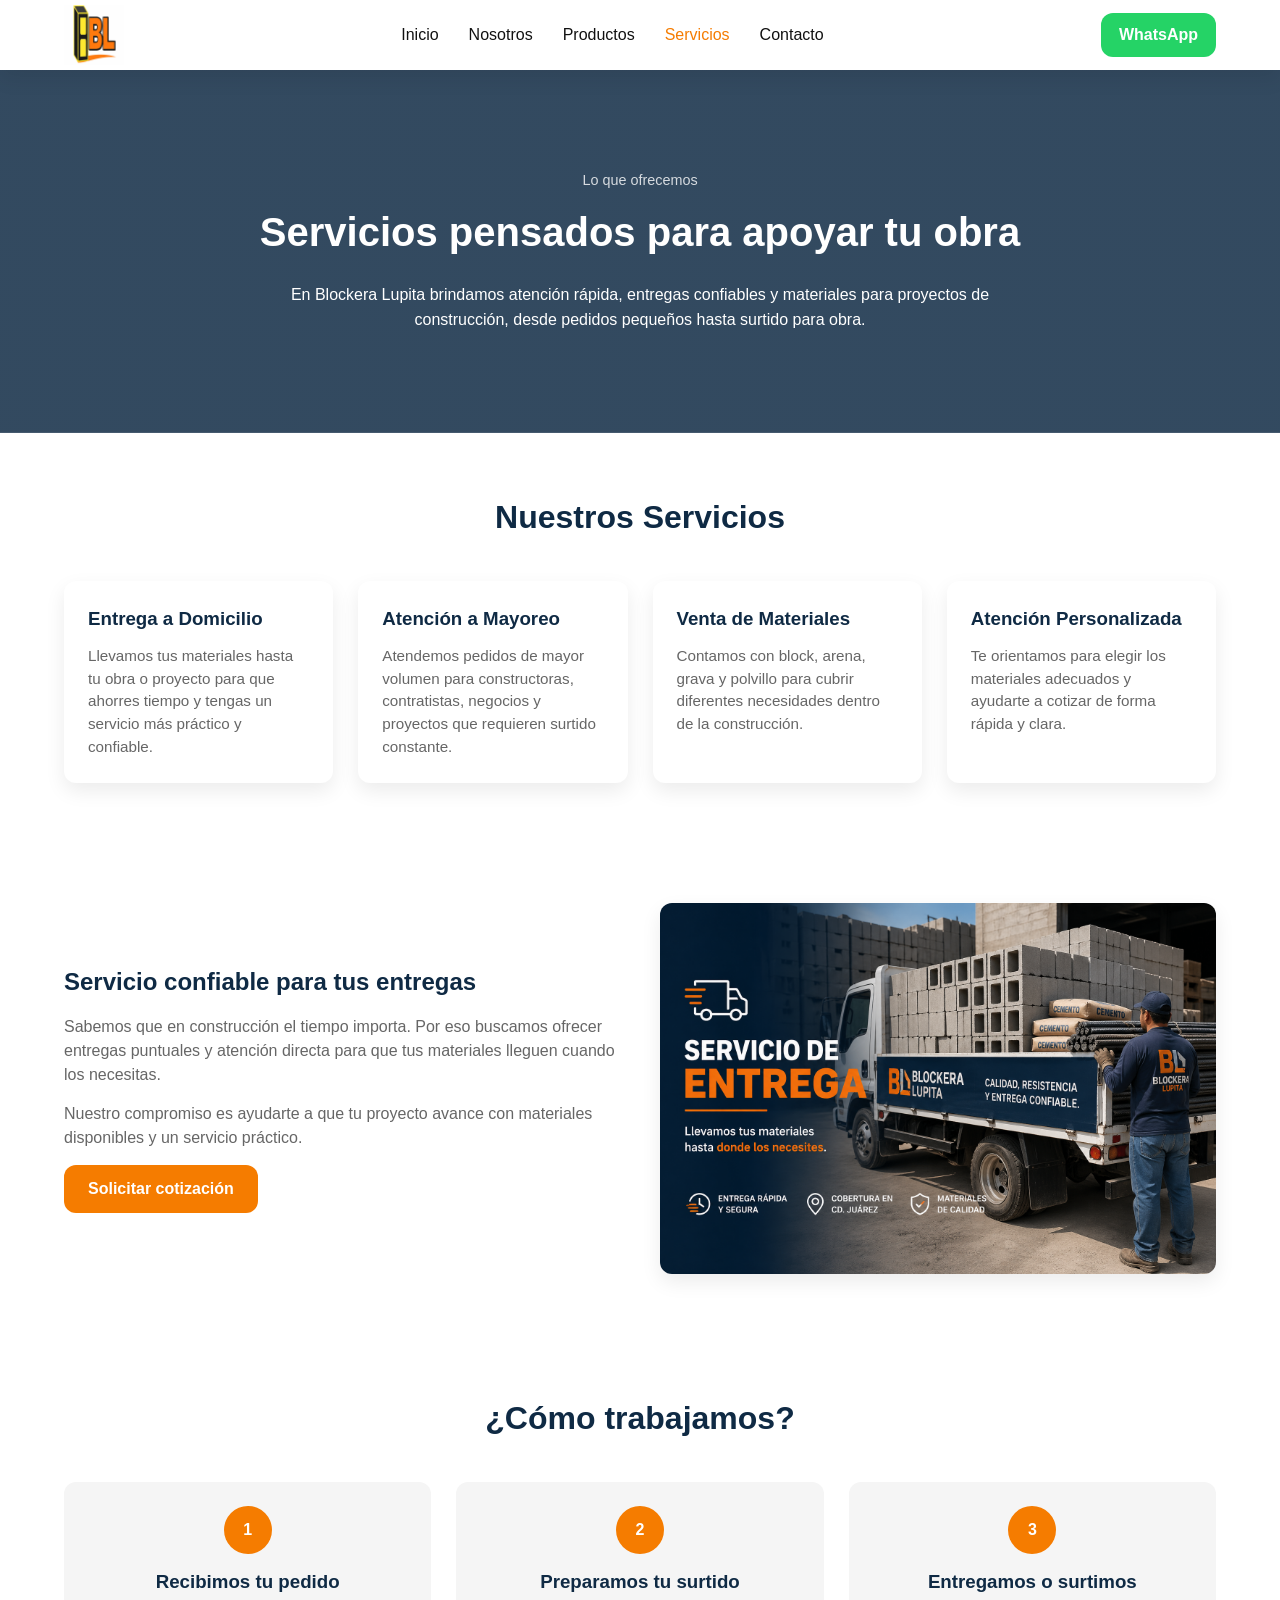
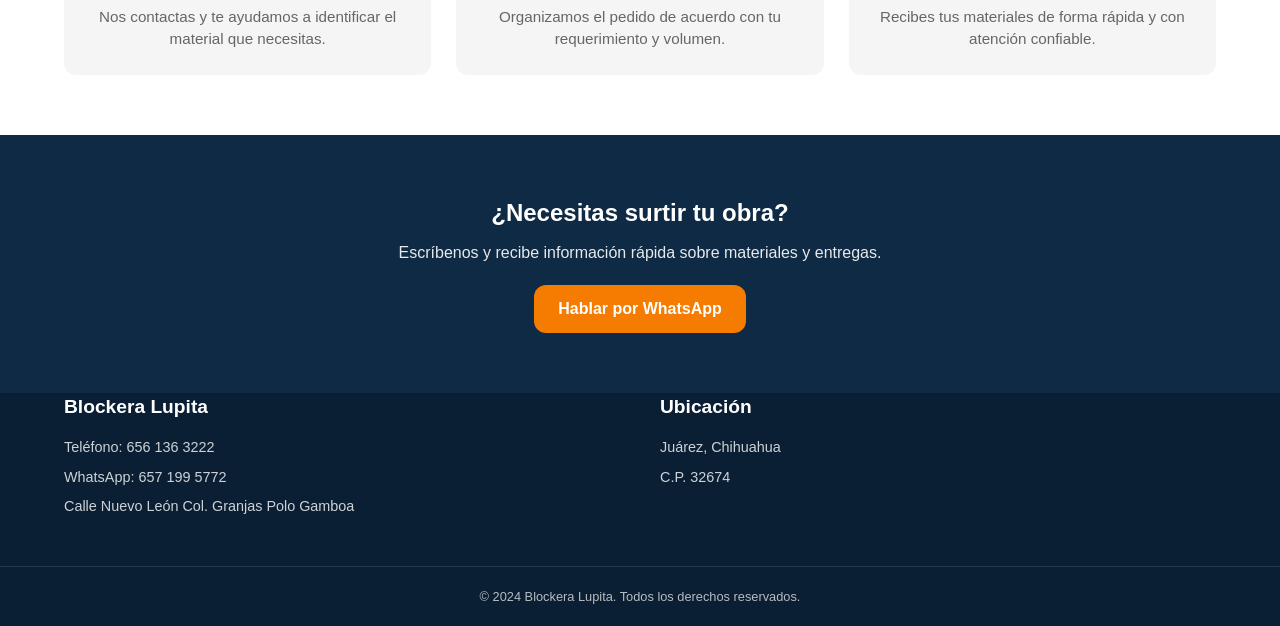
==== pages/servicios.html @ 47d66b99 "movimiento" ====
<!DOCTYPE html>
<html lang="es">
<head>
  <meta charset="UTF-8" />
  <meta name="viewport" content="width=device-width, initial-scale=1.0" />
  <title>Servicios | Blockera Lupita</title>

  <link rel="stylesheet" href="../assets/css/variables.css" />
  <link rel="stylesheet" href="../assets/css/global.css" />
  <link rel="stylesheet" href="../assets/css/header.css" />
  <link rel="stylesheet" href="../assets/css/servicios.css" />
  <link rel="stylesheet" href="../assets/css/footer.css" />
  <link rel="stylesheet" href="../assets/css/responsive.css" />
</head>
<body>

  <header class="header">
    <div class="container header-container">
      <a href="../index.html" class="logo">
        <img src="../assets/img/logo/favicon1.png" alt="Logo Blockera Lupita">
      </a>

      <button class="menu-toggle" aria-label="Abrir menú">☰</button>

      <nav class="nav">
        <a href="../index.html">Inicio</a>
        <a href="nosotros.html">Nosotros</a>
        <a href="productos.html">Productos</a>
        <a href="servicios.html" class="active">Servicios</a>
        <a href="contacto.html">Contacto</a>
      </nav>

      <a href="https://wa.me/526571995772?text=Hola,%20quiero%20información%20sobre%20sus%20servicios" class="btn-whatsapp" target="_blank">
        WhatsApp
      </a>
    </div>
  </header>

  <main>
    <section class="servicios-hero">
      <div class="container">
        <div class="servicios-hero-content">
          <p class="servicios-tag">Lo que ofrecemos</p>
          <h1>Servicios pensados para apoyar tu obra</h1>
          <p class="servicios-intro">
            En Blockera Lupita brindamos atención rápida, entregas confiables y materiales
            para proyectos de construcción, desde pedidos pequeños hasta surtido para obra.
          </p>
        </div>
      </div>
    </section>

    <section class="servicios-principales">
      <div class="container">
        <h2 class="section-title">Nuestros Servicios</h2>

        <div class="servicios-grid">
          <article class="servicio-card">
            <h3>Entrega a Domicilio</h3>
            <p>
              Llevamos tus materiales hasta tu obra o proyecto para que ahorres tiempo y tengas
              un servicio más práctico y confiable.
            </p>
          </article>

          <article class="servicio-card">
            <h3>Atención a Mayoreo</h3>
            <p>
              Atendemos pedidos de mayor volumen para constructoras, contratistas, negocios
              y proyectos que requieren surtido constante.
            </p>
          </article>

          <article class="servicio-card">
            <h3>Venta de Materiales</h3>
            <p>
              Contamos con block, arena, grava y polvillo para cubrir diferentes necesidades
              dentro de la construcción.
            </p>
          </article>

          <article class="servicio-card">
            <h3>Atención Personalizada</h3>
            <p>
              Te orientamos para elegir los materiales adecuados y ayudarte a cotizar de forma
              rápida y clara.
            </p>
          </article>
        </div>
      </div>
    </section>

    <section class="servicios-destacado">
      <div class="container servicios-destacado-grid">
        <div class="servicios-destacado-texto">
          <h2>Servicio confiable para tus entregas</h2>
          <p>
            Sabemos que en construcción el tiempo importa. Por eso buscamos ofrecer entregas
            puntuales y atención directa para que tus materiales lleguen cuando los necesitas.
          </p>
          <p>
            Nuestro compromiso es ayudarte a que tu proyecto avance con materiales disponibles
            y un servicio práctico.
          </p>
          <a href="https://wa.me/526571995772?text=Hola,%20quiero%20solicitar%20una%20cotización" class="btn btn-primary" target="_blank">
            Solicitar cotización
          </a>
        </div>

        <div class="servicios-destacado-imagen">
          <img src="../assets/img/galeria/servicios-principal.png" alt="Servicio de entrega Blockera Lupita">
        </div>
      </div>
    </section>

    <section class="servicios-proceso">
      <div class="container">
        <h2 class="section-title">¿Cómo trabajamos?</h2>

        <div class="proceso-grid">
          <article class="proceso-card">
            <span>1</span>
            <h3>Recibimos tu pedido</h3>
            <p>Nos contactas y te ayudamos a identificar el material que necesitas.</p>
          </article>

          <article class="proceso-card">
            <span>2</span>
            <h3>Preparamos tu surtido</h3>
            <p>Organizamos el pedido de acuerdo con tu requerimiento y volumen.</p>
          </article>

          <article class="proceso-card">
            <span>3</span>
            <h3>Entregamos o surtimos</h3>
            <p>Recibes tus materiales de forma rápida y con atención confiable.</p>
          </article>
        </div>
      </div>
    </section>

    <section class="servicios-cta">
      <div class="container servicios-cta-content">
        <h2>¿Necesitas surtir tu obra?</h2>
        <p>Escríbenos y recibe información rápida sobre materiales y entregas.</p>
        <a href="https://wa.me/526571995772?text=Hola,%20quiero%20información%20sobre%20sus%20servicios" class="btn btn-primary" target="_blank">
          Hablar por WhatsApp
        </a>
      </div>
    </section>
  </main>

  <footer class="footer">
    <div class="container footer-container">
      <div class="footer-col">
        <h3>Blockera Lupita</h3>
        <p>Teléfono: 656 136 3222</p>
        <p>WhatsApp: 657 199 5772</p>
        <p>Calle Nuevo León Col. Granjas Polo Gamboa</p>
      </div>

      <div class="footer-col">
        <h3>Ubicación</h3>
        <p>Juárez, Chihuahua</p>
        <p>C.P. 32674</p>
      </div>
    </div>

    <div class="footer-bottom">
      <p>© 2024 Blockera Lupita. Todos los derechos reservados.</p>
    </div>
  </footer>

  <script src="../assets/js/main.js"></script>
  <script src="../assets/js/menu-mobile.js"></script>
</body>
</html>
---- assets/css/variables.css ----
:root {

  /*  COLORES PRINCIPALES */
  --color-naranja: #f57c00;
  --color-naranja-hover: #e66a00;

  --color-azul-oscuro: #0f2a44;
  --color-azul-claro: #1e3a5f;

  --color-blanco: #ffffff;
  --color-negro: #111111;
  --color-gris: #f5f5f5;
  --color-gris-texto: #666666;

  --color-verde: #25D366; /* WhatsApp */

  /* TIPOGRAFÍA */
  --fuente-principal: 'Segoe UI', Tahoma, sans-serif;

  /* TAMAÑOS */
  --ancho-max: 1200px;

  /* BORDES */
  --radio: 12px;

  /* SOMBRAS */
  --sombra: 0 8px 20px rgba(0, 0, 0, 0.08);
  --sombra-hover: 0 12px 30px rgba(0, 0, 0, 0.12);

  /* TRANSICIONES */
  --transicion: all 0.3s ease;

}
---- assets/css/global.css ----
/* RESET */
* {
  margin: 0;
  padding: 0;
  box-sizing: border-box;
}

/* BODY */
body {
  font-family: var(--fuente-principal);
  color: var(--color-negro);
  background-color: var(--color-blanco);
  line-height: 1.5;
}

/* IMÁGENES */
img {
  max-width: 100%;
  display: block;
}

/* LINKS */
a {
  text-decoration: none;
  color: inherit;
}

/* LISTAS */
ul {
  list-style: none;
}

/* CONTENEDOR GENERAL */
.container {
  width: 90%;
  max-width: var(--ancho-max);
  margin: 0 auto;
}

/* TÍTULOS */
h1, h2, h3 {
  font-weight: 700;
}

/* SECCIONES */
section {
  padding: 60px 0;
}

/* TITULOS DE SECCIÓN */
.section-title {
  text-align: center;
  margin-bottom: 40px;
  font-size: 2rem;
  color: var(--color-azul-oscuro);
}

/* BOTONES GENERALES */
.btn {
  display: inline-block;
  padding: 12px 24px;
  border-radius: var(--radio);
  font-weight: 600;
  transition: var(--transicion);
  cursor: pointer;
}

/* BOTÓN PRINCIPAL (NARANJA) */
.btn-primary {
  background-color: var(--color-naranja);
  color: var(--color-blanco);
}

.btn-primary:hover {
  background-color: var(--color-naranja-hover);
}

/* BOTÓN CLARO (WHATSAPP HERO) */
.btn-light {
  background-color: var(--color-blanco);
  color: var(--color-negro);
  border: 1px solid #ddd;
}

.btn-light:hover {
  background-color: var(--color-gris);
}

/* BOTÓN WHATSAPP HEADER */
.btn-whatsapp {
  background-color: var(--color-verde);
  color: white;
  padding: 10px 18px;
  border-radius: var(--radio);
  font-weight: 600;
}

/* BOTÓN DE TARJETAS */
.btn-card {
  display: inline-block;
  margin-top: 10px;
  background-color: var(--color-naranja);
  color: white;
  padding: 8px 16px;
  border-radius: 20px;
  font-size: 0.9rem;
}

.btn-card:hover {
  background-color: var(--color-naranja-hover);
}
---- assets/css/header.css ----
/* HEADER */
.header {
  width: 100%;
  background-color: var(--color-blanco);
  box-shadow: var(--sombra);
  position: sticky;
  top: 0;
  z-index: 1000;
}

/* CONTENEDOR */
.header-container {
  display: flex;
  align-items: center;
  justify-content: space-between;
  height: 70px;
}

/* LOGO */
.logo img {
  height: 60px;
  width: auto;
}

/* NAV */
.nav {
  display: flex;
  gap: 30px;
}

.menu-toggle {
  display: none;
  font-size: 28px;
  background: none;
  border: none;
  cursor: pointer;
}

.nav a {
  font-weight: 500;
  color: var(--color-negro);
  position: relative;
}

/* EFECTO HOVER */
.nav a::after {
  content: "";
  position: absolute;
  left: 0;
  bottom: -5px;
  width: 0%;
  height: 2px;
  background-color: var(--color-naranja);
  transition: var(--transicion);
}

.nav a:hover::after {
  width: 100%;
}

/* LINK ACTIVO */
.nav a.active {
  color: var(--color-naranja);
}

/* BOTÓN WHATSAPP */
.btn-whatsapp {
  background-color: var(--color-verde);
  color: white;
  font-weight: 600;
  padding: 10px 18px;
  border-radius: var(--radio);
  transition: var(--transicion);
}

.btn-whatsapp:hover {
  opacity: 0.85;
}
---- assets/css/servicios.css ----
.servicios-hero {
  background: linear-gradient(rgba(15,42,68,0.85), rgba(15,42,68,0.85)),
              url("../img/galeria/servicios-principal.jpg");
  background-size: cover;
  background-position: center;
  color: var(--color-blanco);
  text-align: center;
  padding: 100px 0;
}

.servicios-tag {
  font-size: 0.9rem;
  margin-bottom: 10px;
  opacity: 0.8;
}

.servicios-hero h1 {
  font-size: 2.5rem;
  margin-bottom: 20px;
}

.servicios-intro {
  max-width: 700px;
  margin: auto;
  font-size: 1rem;
  line-height: 1.6;
}

.servicios-grid {
  display: grid;
  grid-template-columns: repeat(4, 1fr);
  gap: 25px;
}

.servicio-card {
  background: var(--color-blanco);
  padding: 24px;
  border-radius: var(--radio);
  box-shadow: var(--sombra);
  transition: var(--transicion);
}

.servicio-card:hover {
  transform: translateY(-6px);
  box-shadow: var(--sombra-hover);
}

.servicio-card h3 {
  margin-bottom: 12px;
  color: var(--color-azul-oscuro);
}

.servicio-card p {
  color: var(--color-gris-texto);
  font-size: 0.95rem;
}

.servicios-destacado-grid {
  display: grid;
  grid-template-columns: 1fr 1fr;
  gap: 40px;
  align-items: center;
}

.servicios-destacado-texto h2 {
  margin-bottom: 15px;
  color: var(--color-azul-oscuro);
}

.servicios-destacado-texto p {
  margin-bottom: 15px;
  color: var(--color-gris-texto);
}

.servicios-destacado-imagen img {
  width: 100%;
  border-radius: var(--radio);
  box-shadow: var(--sombra);
}

.proceso-grid {
  display: grid;
  grid-template-columns: repeat(3, 1fr);
  gap: 25px;
}

.proceso-card {
  background: var(--color-gris);
  padding: 24px;
  border-radius: var(--radio);
  text-align: center;
}

.proceso-card span {
  display: inline-flex;
  width: 48px;
  height: 48px;
  align-items: center;
  justify-content: center;
  border-radius: 50%;
  background: var(--color-naranja);
  color: var(--color-blanco);
  font-weight: 700;
  margin-bottom: 14px;
}

.proceso-card h3 {
  margin-bottom: 10px;
  color: var(--color-azul-oscuro);
}

.proceso-card p {
  color: var(--color-gris-texto);
  font-size: 0.95rem;
}

.servicios-cta {
  background: var(--color-azul-oscuro);
  color: var(--color-blanco);
  text-align: center;
}

.servicios-cta h2 {
  margin-bottom: 10px;
}

.servicios-cta p {
  margin-bottom: 20px;
  opacity: 0.9;
}

@media (max-width: 992px) {
  .servicios-grid {
    grid-template-columns: repeat(2, 1fr);
  }

  .proceso-grid {
    grid-template-columns: 1fr;
  }
}

@media (max-width: 768px) {
  .servicios-destacado-grid {
    grid-template-columns: 1fr;
  }

  .servicios-grid {
    grid-template-columns: 1fr;
  }

  .servicios-hero h1 {
    font-size: 2rem;
  }
}
---- assets/css/footer.css ----
.footer {
  background-color: #0a1f33;
  color: var(--color-blanco);
}

/* CONTENIDO PRINCIPAL */
.footer-container {
  display: grid;
  grid-template-columns: repeat(2, 1fr);
  gap: 40px;
}

/* COLUMNAS */
.footer-col h3 {
  margin-bottom: 15px;
  font-size: 1.2rem;
}

.footer-col p {
  font-size: 0.9rem;
  margin-bottom: 8px;
  color: rgba(255, 255, 255, 0.8);
}

/* PARTE INFERIOR */
.footer-bottom {
  text-align: center;
  padding: 20px 0;
  border-top: 1px solid rgba(255, 255, 255, 0.1);
  margin-top: 40px;
}

.footer-bottom p {
  font-size: 0.8rem;
  color: rgba(255, 255, 255, 0.7);
}
---- assets/css/responsive.css ----
/* ===== TABLET ===== */
@media (max-width: 992px) {
  .nav {
    gap: 18px;
  }

  .hero-text h1 {
    font-size: 2.8rem;
  }

  .productos-grid {
    grid-template-columns: repeat(2, 1fr);
  }

  .ventajas-grid {
    grid-template-columns: repeat(2, 1fr);
  }
}

/* ===== CELULAR ===== */
@media (max-width: 768px) {
  .menu-toggle {
  display: block;
  }

.nav {
  display: none;
  flex-direction: column;
  width: 100%;
  background: white;
  padding: 15px;
  }

.nav.nav-open {
  display: flex;
  }




  section {
    padding: 45px 0;
  }

  .header-container {
    height: auto;
    padding: 14px 0;
    flex-wrap: wrap;
    gap: 12px;
  }

  .logo img {
    height: 44px;
  }

  .nav {
    width: 100%;
    justify-content: center;
    flex-wrap: wrap;
    gap: 14px;
  }

  .nav a {
    font-size: 0.95rem;
  }

  .btn-whatsapp {
    width: 100%;
    text-align: center;
  }

  .hero,
  .hero-overlay,
  .hero-content {
    min-height: 500px;
  }

  .hero-text {
    max-width: 100%;
    text-align: center;
  }

  .hero-text h1 {
    font-size: 2.2rem;
  }

  .hero-text p {
    font-size: 1rem;
    margin-left: auto;
    margin-right: auto;
  }

  .hero-buttons {
    justify-content: center;
  }

  .section-title {
    font-size: 1.7rem;
    margin-bottom: 30px;
  }

  .productos-grid {
    grid-template-columns: 1fr;
  }

  .ventajas-grid {
    grid-template-columns: 1fr;
  }

  .entrega-banner,
  .entrega-overlay {
    min-height: 300px;
  }

  .entrega-content h2,
  .cta-final h2 {
    font-size: 1.6rem;
  }

  .footer-container {
    grid-template-columns: 1fr;
    gap: 24px;
  }
}

/* ===== CELULAR PEQUEÑO ===== */
@media (max-width: 480px) {
  .container {
    width: 92%;
  }

  .hero-text h1 {
    font-size: 1.9rem;
  }

  .btn,
  .btn-card,
  .btn-whatsapp {
    width: 100%;
    text-align: center;
  }

  .hero-buttons {
    flex-direction: column;
  }

  .producto-card img {
    height: 190px;
  }

  .entrega-content h2,
  .cta-final h2 {
    font-size: 1.4rem;
  }
}
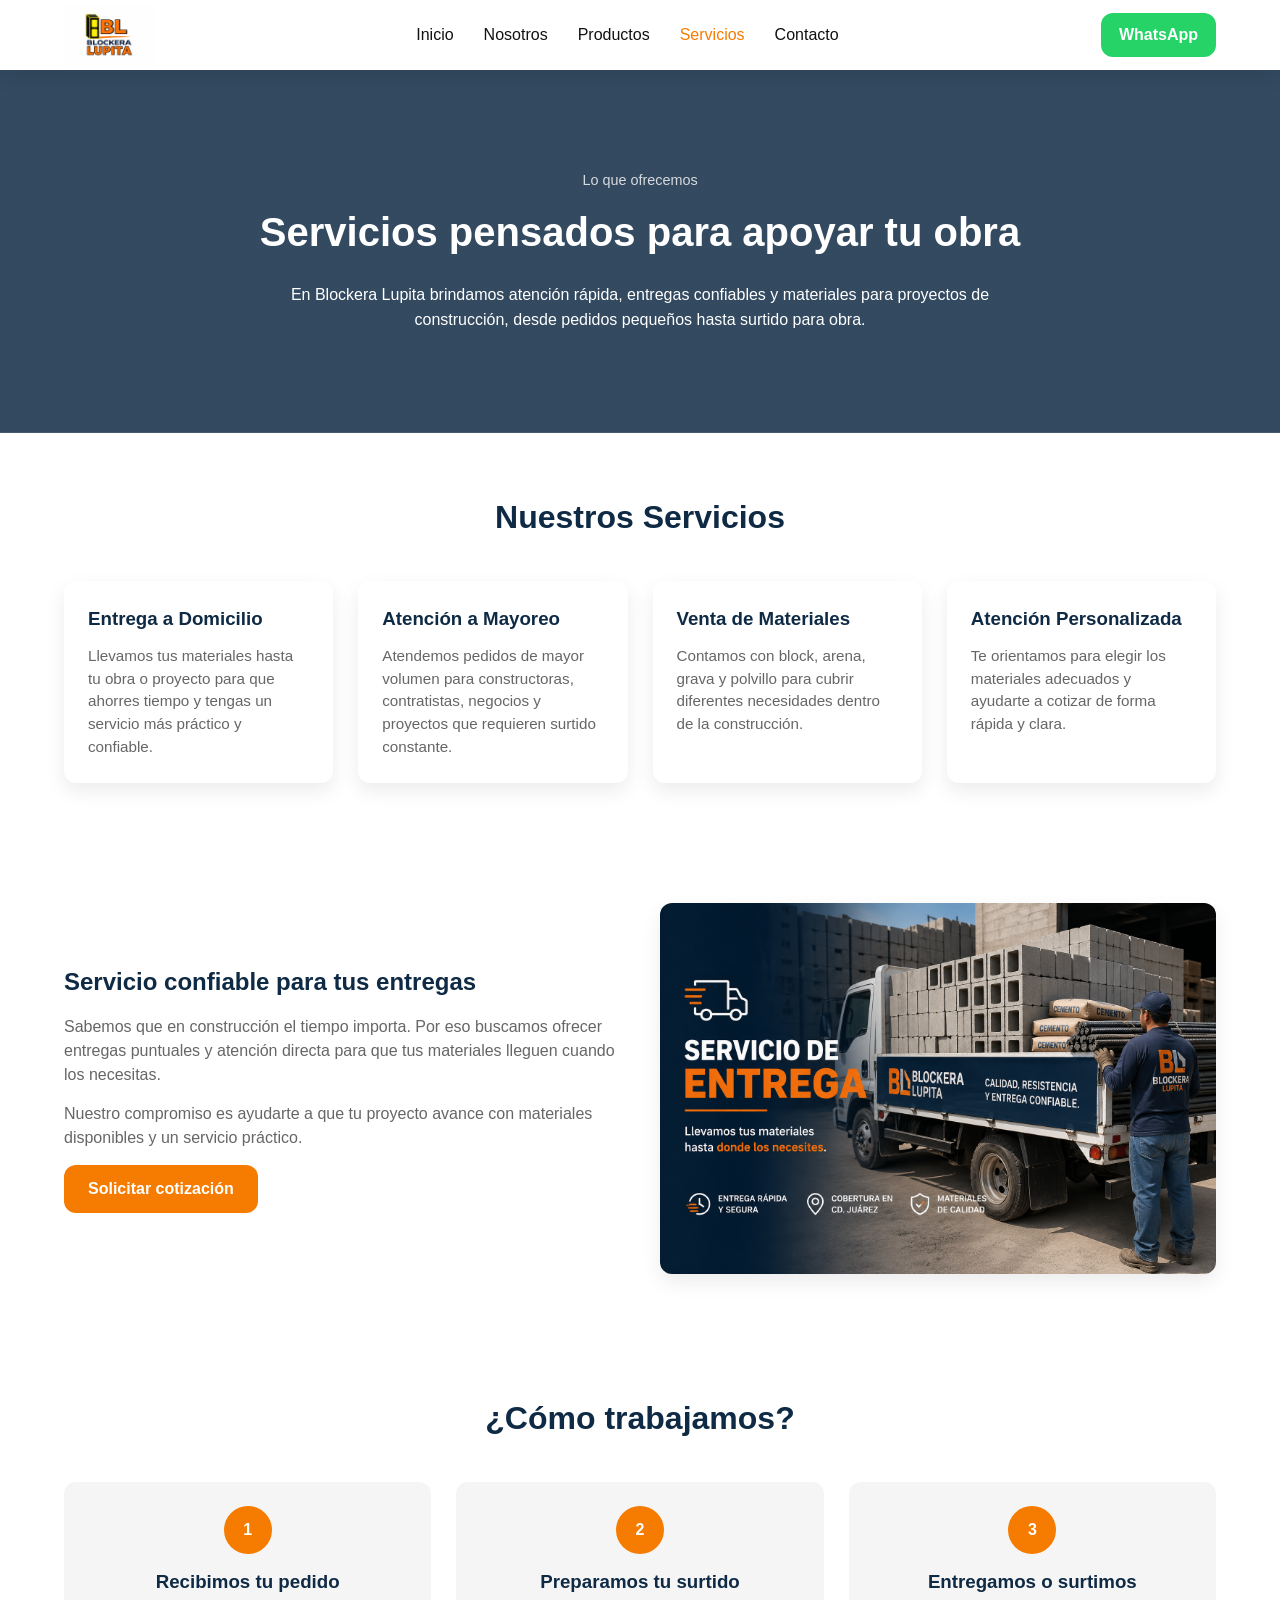
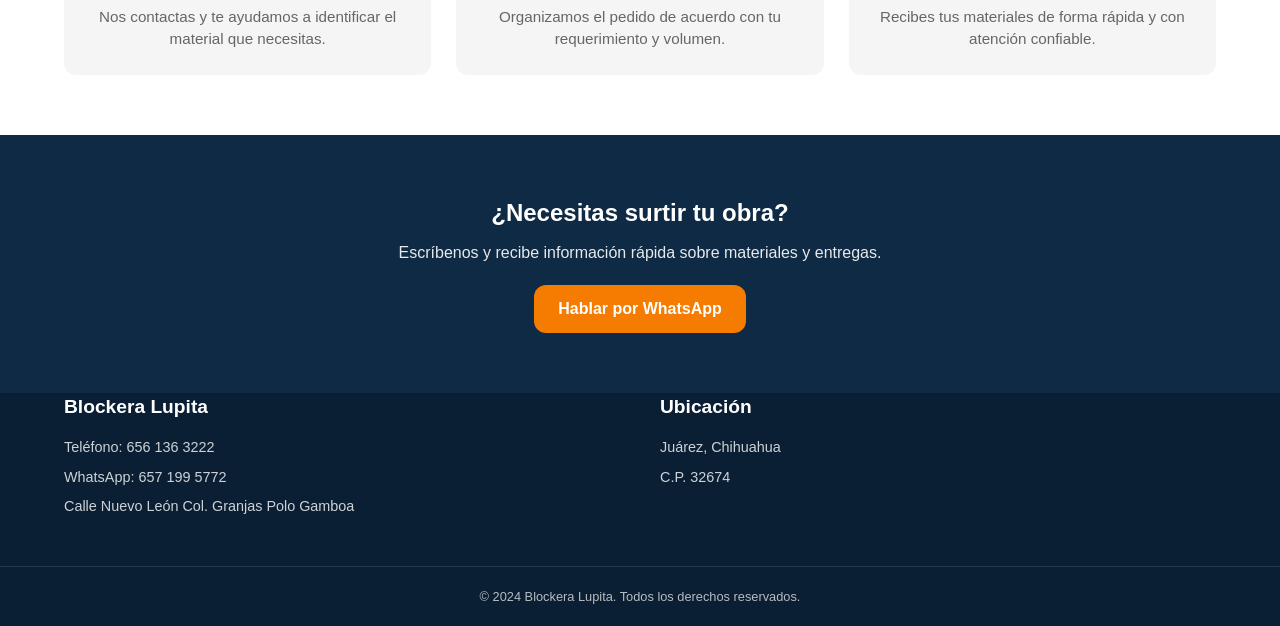
==== commit 8c5e8207: "ANG6" ====
--- a/pages/servicios.html
+++ b/pages/servicios.html
@@ -17,7 +17,7 @@
   <header class="header">
     <div class="container header-container">
       <a href="../index.html" class="logo">
-        <img src="../assets/img/logo/favicon1.png" alt="Logo Blockera Lupita">
+        <img src="../assets/img/logo/logo.png" alt="Logo Blockera Lupita">
       </a>
 
       <button class="menu-toggle" aria-label="Abrir menú">☰</button>
